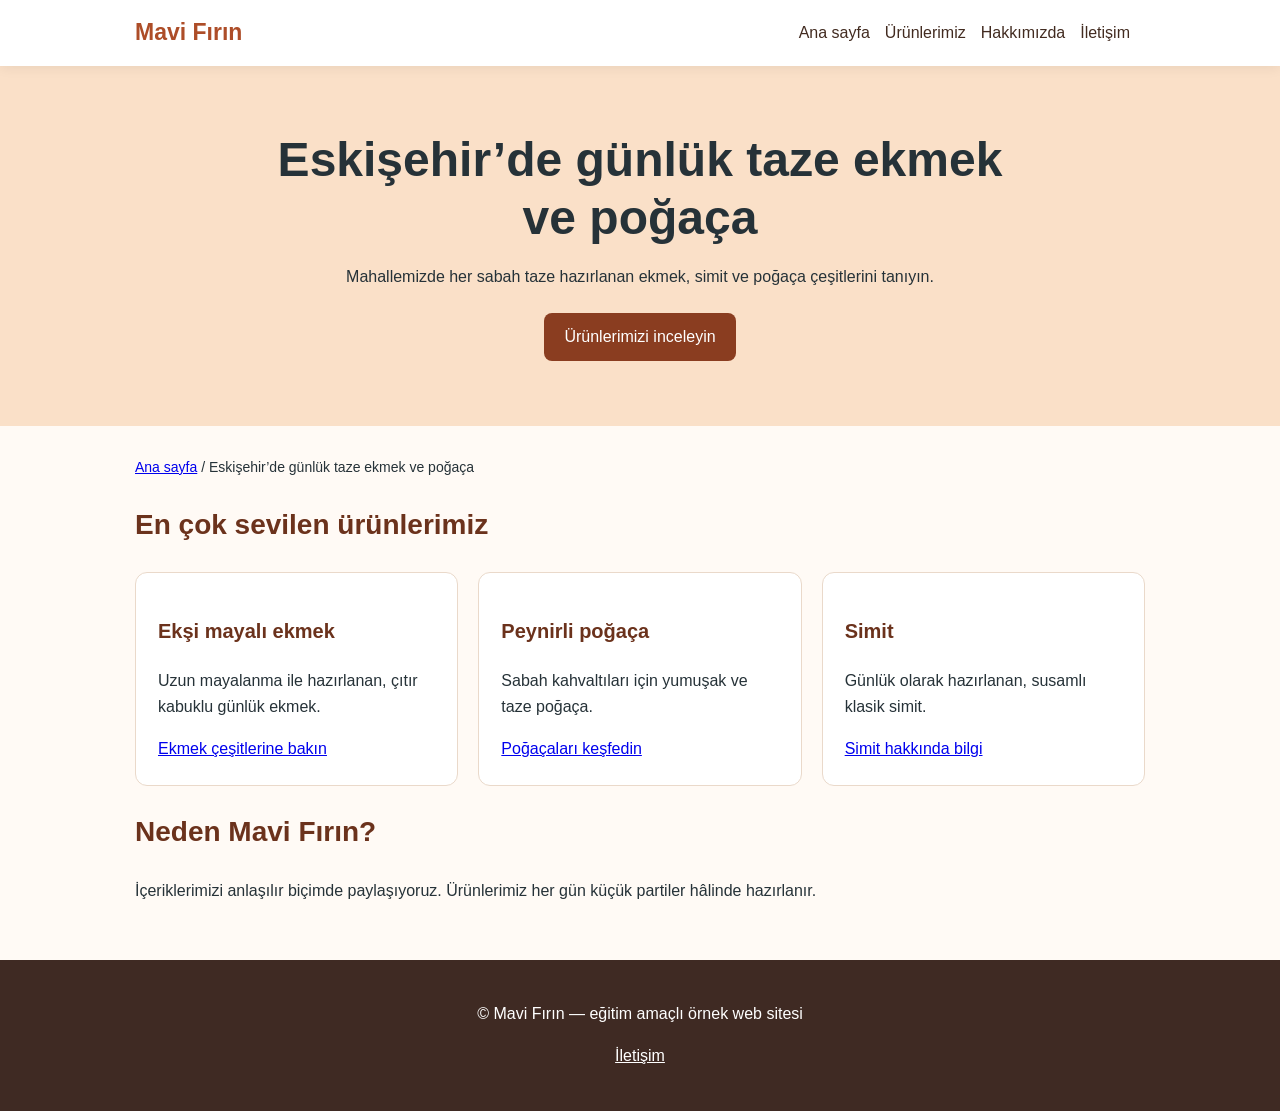
==== index.html @ be4efa81 "feat: Mavi Fırın web sitesi ve SEO dosyaları yayına hazırlandı" ====
<!doctype html>
<html lang="tr">

<head>
    <meta charset="utf-8">
    <meta name="viewport" content="width=device-width, initial-scale=1">
    <title>Eskişehir’de Günlük Taze Ekmek ve Poğaça | Mavi Fırın</title>
    <meta name="description"
        content="Eskişehir’de günlük taze ekmek, simit ve poğaça için Mavi Fırın’ı keşfedin. Ürünlerimizi, çalışma saatlerimizi ve iletişim bilgilerimizi inceleyin.">
    <link rel="stylesheet" href="style.css">
    <!-- 8. hafta: Google etiketini Analytics arayüzünden alıp BURAYA yerleştirin; gerçek kimlik yazın. -->
</head>

<body>
    <header>
        <nav aria-label="Ana menü"><span class="brand">Mavi Fırın</span>
            <div><a href="index.html">Ana sayfa</a><a href="urunler.html">Ürünlerimiz</a><a
                    href="hakkimizda.html">Hakkımızda</a><a href="iletisim.html">İletişim</a></div>
        </nav>
    </header>
    <section class="hero">
        <h1>Eskişehir’de günlük taze ekmek ve poğaça</h1>
        <p>Mahallemizde her sabah taze hazırlanan ekmek, simit ve poğaça çeşitlerini tanıyın.</p><a class="btn"
            href="urunler.html">Ürünlerimizi inceleyin</a>
    </section>
    <main>
        <p class="crumb"><a href="index.html">Ana sayfa</a> / Eskişehir’de günlük taze ekmek ve poğaça</p>
        <section>
            <h2>En çok sevilen ürünlerimiz</h2>
            <div class="cards">
                <article class="card">
                    <h3>Ekşi mayalı ekmek</h3>
                    <p>Uzun mayalanma ile hazırlanan, çıtır kabuklu günlük ekmek.</p><a href="urunler.html">Ekmek
                        çeşitlerine bakın</a>
                </article>
                <article class="card">
                    <h3>Peynirli poğaça</h3>
                    <p>Sabah kahvaltıları için yumuşak ve taze poğaça.</p><a href="urunler.html">Poğaçaları keşfedin</a>
                </article>
                <article class="card">
                    <h3>Simit</h3>
                    <p>Günlük olarak hazırlanan, susamlı klasik simit.</p><a href="urunler.html">Simit hakkında
                        bilgi</a>
                </article>
            </div>
        </section>
        <section>
            <h2>Neden Mavi Fırın?</h2>
            <p>İçeriklerimizi anlaşılır biçimde paylaşıyoruz. Ürünlerimiz her gün küçük partiler hâlinde hazırlanır.</p>
        </section>
    </main>
    <footer>
        <p>© Mavi Fırın — eğitim amaçlı örnek web sitesi</p>
        <p><a href="iletisim.html">İletişim</a></p>
    </footer>
</body>

</html>
---- style.css ----
*{box-sizing:border-box}body{margin:0;font-family:Arial,Helvetica,sans-serif;color:#263238;line-height:1.65;background:#fffaf5}header{background:#fff;box-shadow:0 2px 12px #0001;position:sticky;top:0}nav{max-width:1050px;margin:auto;display:flex;justify-content:space-between;align-items:center;gap:18px;padding:14px 20px;flex-wrap:wrap}nav a{color:#422b20;text-decoration:none;margin-right:15px}nav a:hover,nav a:focus{text-decoration:underline}.brand{font-weight:800;font-size:23px;color:#ad4d28}.hero{background:#fae0c8;padding:65px 20px;text-align:center}.hero h1{font-size:clamp(28px,5vw,48px);line-height:1.2;max-width:790px;margin:0 auto 18px}.hero p{max-width:650px;margin:0 auto 22px}.btn{display:inline-block;background:#8a3d20;color:white;padding:11px 20px;border-radius:8px;text-decoration:none}main{max-width:1050px;margin:30px auto;padding:0 20px}h2{font-size:28px;color:#6b321c}h3{font-size:20px;color:#6b321c}.cards{display:grid;grid-template-columns:repeat(auto-fit,minmax(240px,1fr));gap:20px}.card{background:white;padding:22px;border-radius:12px;border:1px solid #ead9ca}.notice{padding:17px;background:#fff1dc;border-left:5px solid #bc702b;margin:25px 0}footer{margin-top:55px;padding:25px;background:#3f2a23;color:#fff;text-align:center}footer a{color:white}.crumb{font-size:14px}label{display:block;margin:15px 0 4px}input,textarea{width:100%;max-width:550px;padding:10px;border:1px solid #987b6c;border-radius:6px}button{background:#8a3d20;color:white;padding:12px;border:0;border-radius:6px;cursor:pointer}@media(max-width:600px){nav{display:block}nav a{display:inline-block;margin:4px 9px 4px 0}.hero{padding:45px 16px}}
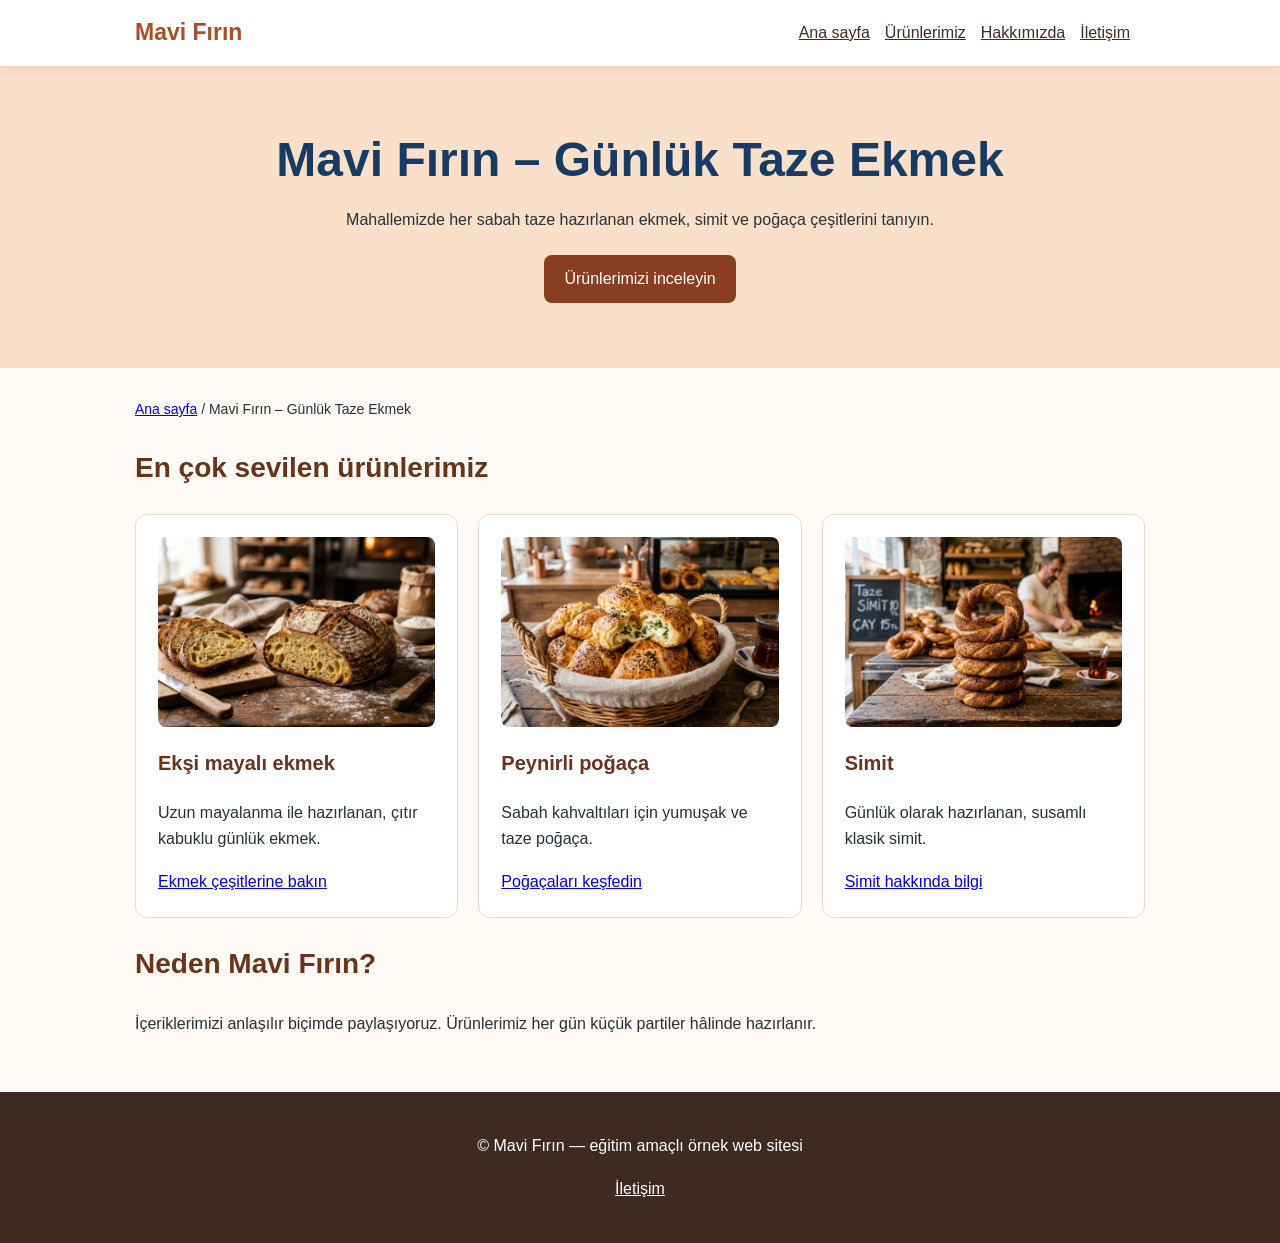
==== commit 7a4c87a8: "feat: 1. ve 2. hafta SEO geliştirmeleri, ürün görselleri ve logo yönlendirmesi eklendi" ====
--- a/index.html
+++ b/index.html
@@ -13,31 +13,34 @@
 
 <body>
     <header>
-        <nav aria-label="Ana menü"><span class="brand">Mavi Fırın</span>
+        <nav aria-label="Ana menü"><a href="index.html" class="brand">Mavi Fırın</a>
             <div><a href="index.html">Ana sayfa</a><a href="urunler.html">Ürünlerimiz</a><a
                     href="hakkimizda.html">Hakkımızda</a><a href="iletisim.html">İletişim</a></div>
         </nav>
     </header>
     <section class="hero">
-        <h1>Eskişehir’de günlük taze ekmek ve poğaça</h1>
+        <h1>Mavi Fırın – Günlük Taze Ekmek</h1>
         <p>Mahallemizde her sabah taze hazırlanan ekmek, simit ve poğaça çeşitlerini tanıyın.</p><a class="btn"
             href="urunler.html">Ürünlerimizi inceleyin</a>
     </section>
     <main>
-        <p class="crumb"><a href="index.html">Ana sayfa</a> / Eskişehir’de günlük taze ekmek ve poğaça</p>
+        <p class="crumb"><a href="index.html">Ana sayfa</a> / Mavi Fırın – Günlük Taze Ekmek</p>
         <section>
             <h2>En çok sevilen ürünlerimiz</h2>
             <div class="cards">
                 <article class="card">
+                    <img src="images/eksi-mayali-ekmek.jpg" alt="Taş fırında taze pişmiş çıtır kabuklu ekşi mayalı ekmek" width="400" height="300" loading="lazy">
                     <h3>Ekşi mayalı ekmek</h3>
                     <p>Uzun mayalanma ile hazırlanan, çıtır kabuklu günlük ekmek.</p><a href="urunler.html">Ekmek
                         çeşitlerine bakın</a>
                 </article>
                 <article class="card">
+                    <img src="images/peynirli-pogaca.jpg" alt="Fırından yeni çıkmış sıcak ve yumuşak peynirli poğaça" width="400" height="300" loading="lazy">
                     <h3>Peynirli poğaça</h3>
                     <p>Sabah kahvaltıları için yumuşak ve taze poğaça.</p><a href="urunler.html">Poğaçaları keşfedin</a>
                 </article>
                 <article class="card">
+                    <img src="images/simit.jpg" alt="Bol susamlı taze çıtır sokak simidi" width="400" height="300" loading="lazy">
                     <h3>Simit</h3>
                     <p>Günlük olarak hazırlanan, susamlı klasik simit.</p><a href="urunler.html">Simit hakkında
                         bilgi</a>
--- a/style.css
+++ b/style.css
@@ -1 +1,196 @@
-*{box-sizing:border-box}body{margin:0;font-family:Arial,Helvetica,sans-serif;color:#263238;line-height:1.65;background:#fffaf5}header{background:#fff;box-shadow:0 2px 12px #0001;position:sticky;top:0}nav{max-width:1050px;margin:auto;display:flex;justify-content:space-between;align-items:center;gap:18px;padding:14px 20px;flex-wrap:wrap}nav a{color:#422b20;text-decoration:none;margin-right:15px}nav a:hover,nav a:focus{text-decoration:underline}.brand{font-weight:800;font-size:23px;color:#ad4d28}.hero{background:#fae0c8;padding:65px 20px;text-align:center}.hero h1{font-size:clamp(28px,5vw,48px);line-height:1.2;max-width:790px;margin:0 auto 18px}.hero p{max-width:650px;margin:0 auto 22px}.btn{display:inline-block;background:#8a3d20;color:white;padding:11px 20px;border-radius:8px;text-decoration:none}main{max-width:1050px;margin:30px auto;padding:0 20px}h2{font-size:28px;color:#6b321c}h3{font-size:20px;color:#6b321c}.cards{display:grid;grid-template-columns:repeat(auto-fit,minmax(240px,1fr));gap:20px}.card{background:white;padding:22px;border-radius:12px;border:1px solid #ead9ca}.notice{padding:17px;background:#fff1dc;border-left:5px solid #bc702b;margin:25px 0}footer{margin-top:55px;padding:25px;background:#3f2a23;color:#fff;text-align:center}footer a{color:white}.crumb{font-size:14px}label{display:block;margin:15px 0 4px}input,textarea{width:100%;max-width:550px;padding:10px;border:1px solid #987b6c;border-radius:6px}button{background:#8a3d20;color:white;padding:12px;border:0;border-radius:6px;cursor:pointer}@media(max-width:600px){nav{display:block}nav a{display:inline-block;margin:4px 9px 4px 0}.hero{padding:45px 16px}}+* {
+    box-sizing: border-box;
+}
+
+body {
+    margin: 0;
+    font-family: Arial, Helvetica, sans-serif;
+    color: #263238;
+    line-height: 1.65;
+    background: #fffaf5;
+}
+
+header {
+    background: #fff;
+    box-shadow: 0 2px 12px #0001;
+    position: sticky;
+    top: 0;
+}
+
+nav {
+    max-width: 1050px;
+    margin: auto;
+    display: flex;
+    justify-content: space-between;
+    align-items: center;
+    gap: 18px;
+    padding: 14px 20px;
+    flex-wrap: wrap;
+}
+
+nav a {
+    color: #422b20;
+    margin-right: 15px;
+}
+
+nav a:hover,
+nav a:focus {
+    text-decoration: underline;
+}
+
+.brand {
+    font-weight: 800;
+    font-size: 23px;
+    color: #ad4d28;
+    text-decoration: none;
+}
+
+.brand:hover,
+.brand:focus {
+    text-decoration: none;
+    opacity: 0.9;
+}
+
+.hero {
+    background: #fae0c8;
+    padding: 65px 20px;
+    text-align: center;
+}
+
+.hero h1 {
+    font-size: clamp(28px, 5vw, 48px);
+    line-height: 1.2;
+    max-width: 790px;
+    margin: 0 auto 18px;
+}
+
+/* H02-U3: style.css dosyasında h1 için yazı rengi */
+h1 {
+    color: #163b65;
+}
+
+/* H02-S3: Bağlantılara altı çizili görünüm */
+a {
+    text-decoration: underline;
+}
+
+.hero p {
+    max-width: 650px;
+    margin: 0 auto 22px;
+}
+
+.btn {
+    display: inline-block;
+    background: #8a3d20;
+    color: white;
+    padding: 11px 20px;
+    border-radius: 8px;
+    text-decoration: none;
+}
+
+main {
+    max-width: 1050px;
+    margin: 30px auto;
+    padding: 0 20px;
+}
+
+h2 {
+    font-size: 28px;
+    color: #6b321c;
+}
+
+h3 {
+    font-size: 20px;
+    color: #6b321c;
+}
+
+.cards {
+    display: grid;
+    grid-template-columns: repeat(auto-fit, minmax(240px, 1fr));
+    gap: 20px;
+}
+
+.card {
+    background: white;
+    padding: 22px;
+    border-radius: 12px;
+    border: 1px solid #ead9ca;
+}
+
+.card img {
+    width: 100%;
+    height: 190px;
+    object-fit: cover;
+    border-radius: 8px;
+    margin-bottom: 14px;
+    display: block;
+}
+
+.notice {
+    padding: 17px;
+    background: #fff1dc;
+    border-left: 5px solid #bc702b;
+    margin: 25px 0;
+}
+
+footer {
+    margin-top: 55px;
+    padding: 25px;
+    background: #3f2a23;
+    color: #fff;
+    text-align: center;
+}
+
+footer a {
+    color: white;
+}
+
+.crumb {
+    font-size: 14px;
+}
+
+label {
+    display: block;
+    margin: 15px 0 4px;
+}
+
+input,
+textarea {
+    width: 100%;
+    max-width: 550px;
+    padding: 10px;
+    border: 1px solid #987b6c;
+    border-radius: 6px;
+}
+
+button {
+    background: #8a3d20;
+    color: white;
+    padding: 12px;
+    border: 0;
+    border-radius: 6px;
+    cursor: pointer;
+}
+
+/* H02-S4: Taşan öğeleri engelleme kuralları (responsive ve max-width) */
+img,
+table,
+pre {
+    max-width: 100%;
+    height: auto;
+}
+
+@media (max-width: 600px) {
+    nav {
+        display: block;
+    }
+
+    nav a {
+        display: inline-block;
+        margin: 4px 9px 4px 0;
+    }
+
+    .hero {
+        padding: 45px 16px;
+    }
+}
